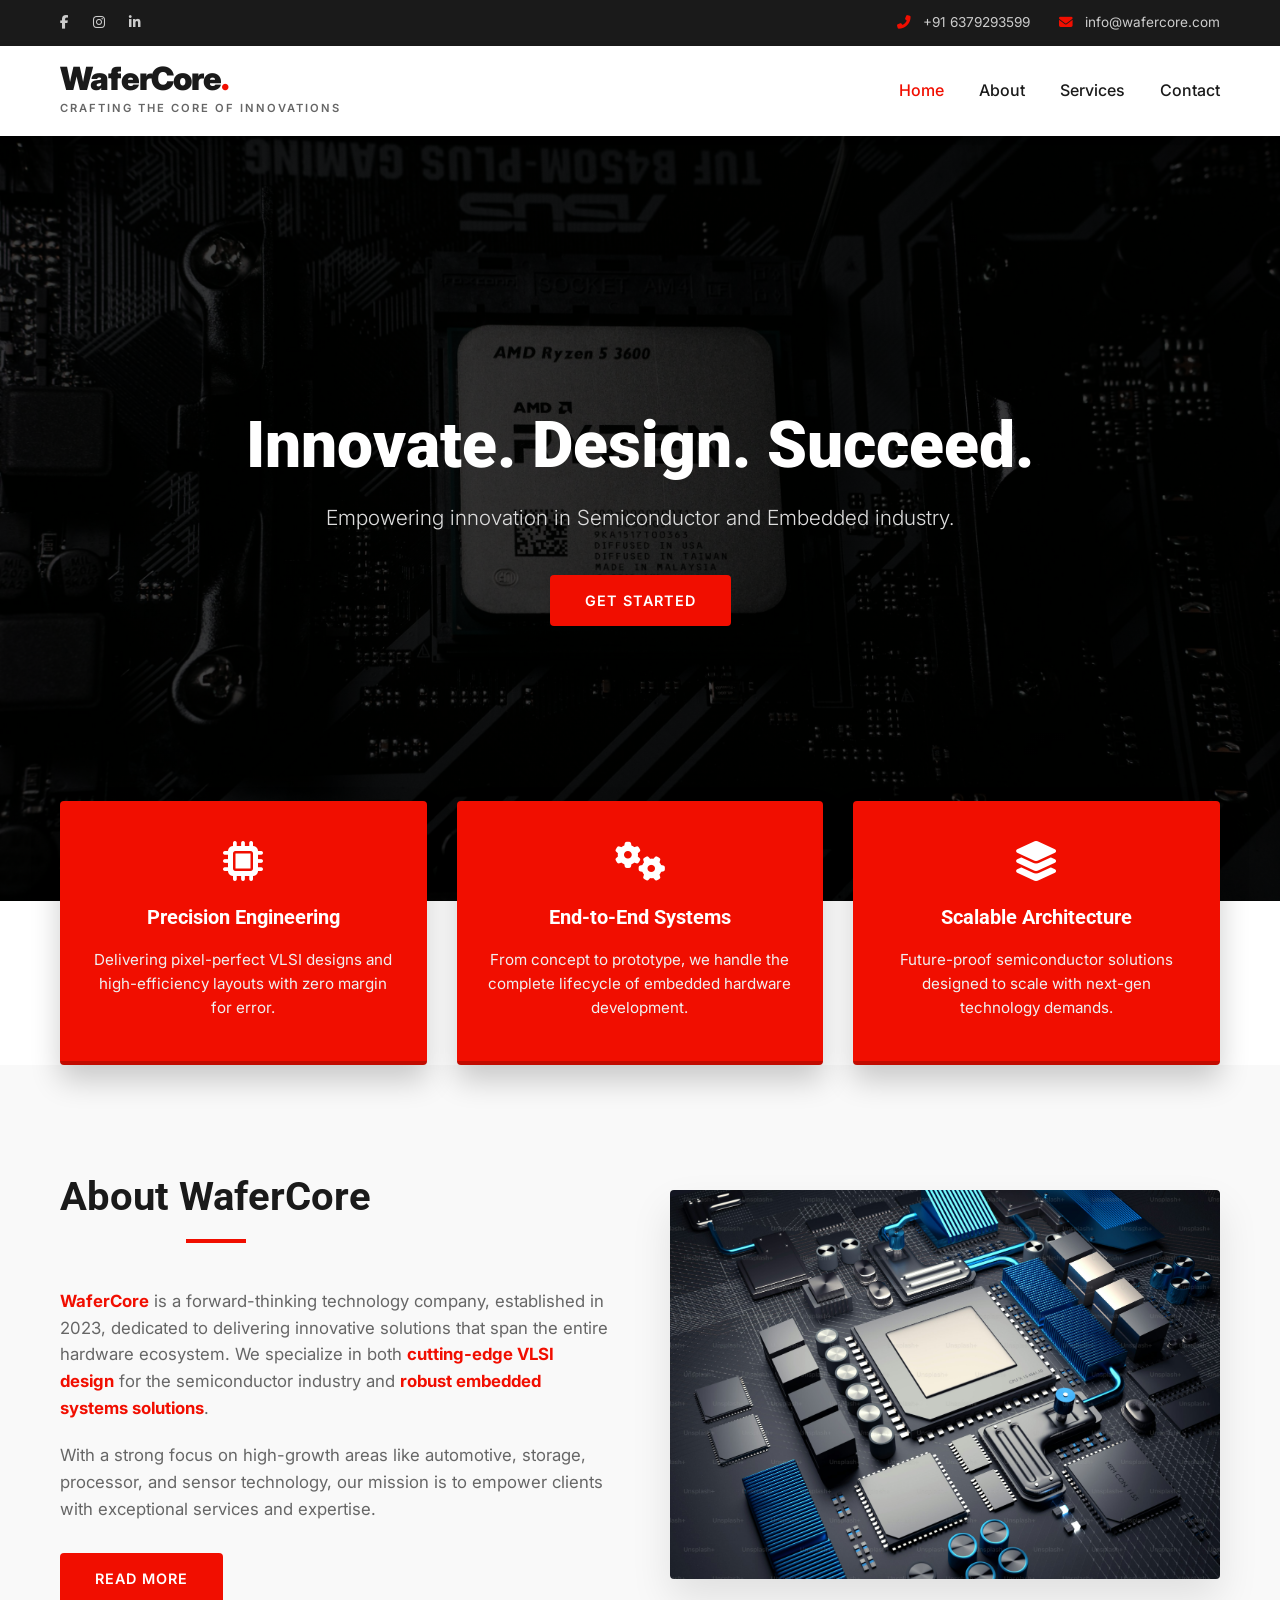
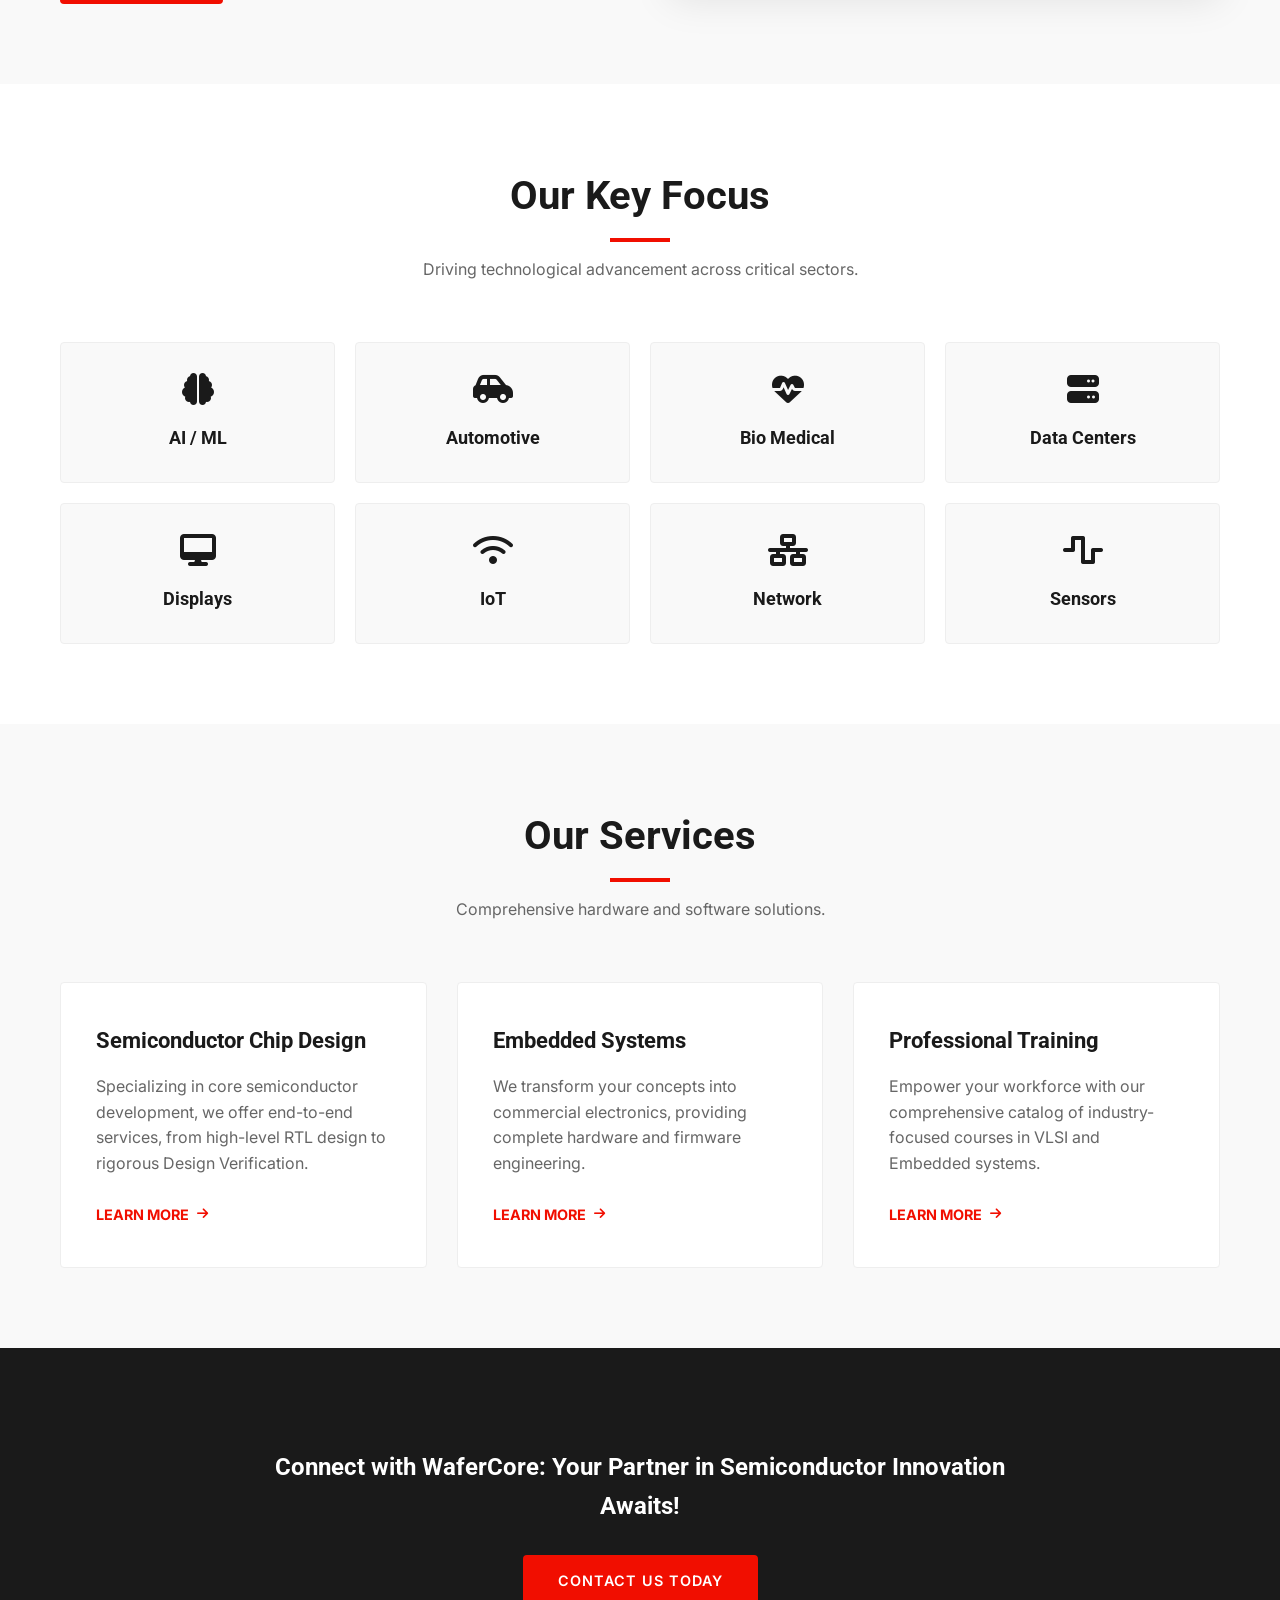
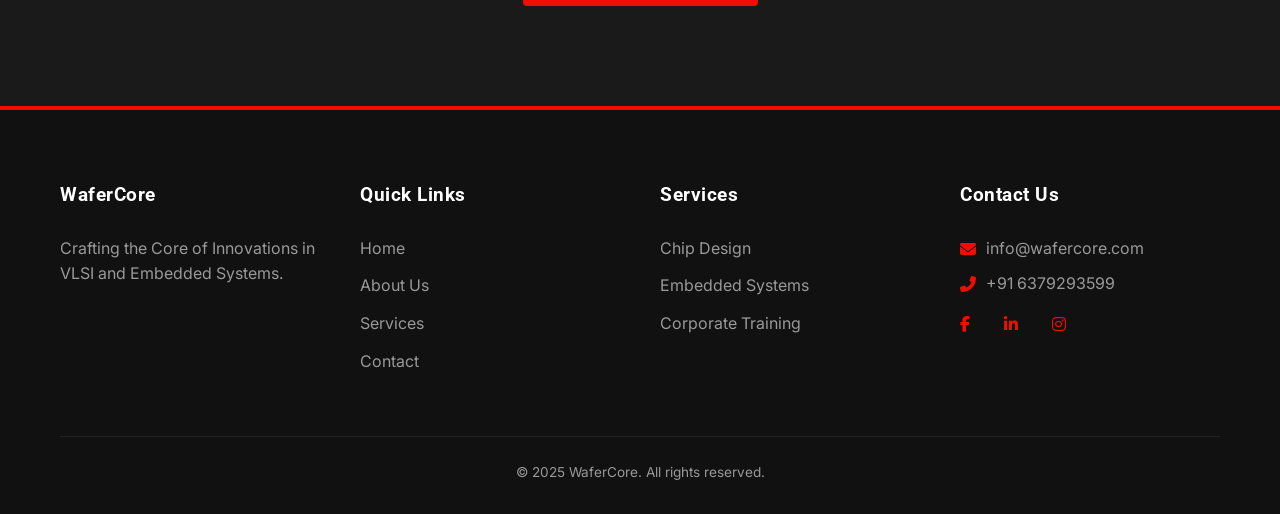
==== index.html @ 2dea57db "Add files via upload" ====
<!DOCTYPE html>
<html lang="en">
<head>
    <meta charset="UTF-8">
    <meta name="viewport" content="width=device-width, initial-scale=1.0">
    <title>WaferCore - Crafting the Core of Innovations</title>
    
    <link rel="stylesheet" href="https://cdnjs.cloudflare.com/ajax/libs/font-awesome/6.4.0/css/all.min.css">
    
    <link href="https://fonts.googleapis.com/css2?family=Inter:wght@300;400;600&family=Roboto:wght@500;700;900&display=swap" rel="stylesheet">

    <style>
        /* --- 1. THEME VARIABLES (Red/Black/White) --- */
        :root {
            --primary-red: #f10e00;
            --primary-black: #1a1a1a;
            --dark-gray: #2b2b2b;
            --text-dark: #333333;
            --text-light: #666666;
            --white: #ffffff;
            --light-bg: #f9f9f9;
            --border-color: #eeeeee;
            --max-width: 1200px;
        }

        /* --- 2. RESET & BASE STYLES --- */
        * { margin: 0; padding: 0; box-sizing: border-box; }
        
        body { 
            font-family: 'Inter', sans-serif; 
            line-height: 1.6; 
            color: var(--text-dark); 
            background-color: var(--white);
        }
        
        h1, h2, h3, h4 { font-family: 'Roboto', sans-serif; font-weight: 700; color: var(--primary-black); }
        a { text-decoration: none; transition: 0.3s; color: inherit; }
        ul { list-style: none; }
        img { max-width: 100%; display: block; }

        /* --- 3. UTILITIES --- */
        .container { max-width: var(--max-width); margin: 0 auto; padding: 0 20px; }
        
        .btn {
            display: inline-block;
            padding: 14px 35px;
            background: var(--primary-red);
            color: var(--white);
            border-radius: 4px;
            font-weight: 600;
            border: none;
            cursor: pointer;
            text-transform: uppercase;
            font-size: 0.9rem;
            letter-spacing: 1px;
        }
        
        .btn:hover { 
            background: var(--primary-black); 
            transform: translateY(-2px); 
            box-shadow: 0 5px 15px rgba(0,0,0,0.1);
        }

        .section-title { text-align: center; margin-bottom: 60px; }
        .section-title h2 { 
            font-size: 2.5rem; 
            margin-bottom: 15px; 
            position: relative;
            display: inline-block;
        }
        .section-title h2::after {
            content: '';
            display: block;
            width: 60px;
            height: 4px;
            background: var(--primary-red);
            margin: 10px auto 0;
        }
        .section-title p { color: var(--text-light); max-width: 600px; margin: 0 auto; }
        
        section { padding: 80px 0; }

        /* --- 4. TOP HEADER --- */
        .top-header { 
            background: var(--primary-black); 
            color: var(--white); 
            padding: 12px 0; 
            font-size: 0.85rem;
        }
        .top-header .container { display: flex; justify-content: space-between; align-items: center; }
        .social-icons a { margin-right: 20px; color: #cccccc; }
        .social-icons a:hover { color: var(--primary-red); }
        .contact-info span { margin-left: 25px; color: #cccccc; }
        .contact-info i { margin-right: 8px; color: var(--primary-red); }

        /* --- 5. NAVIGATION --- */
        .navbar { 
            background: var(--white); 
            box-shadow: 0 2px 10px rgba(0,0,0,0.05); 
            position: sticky; 
            top: 0; 
            z-index: 1000; 
        }
        .navbar .container { display: flex; justify-content: space-between; align-items: center; height: 90px; }
        
        .logo-wrapper { display: flex; flex-direction: column; justify-content: center; }
        .logo { 
            font-size: 2rem; 
            font-weight: 900; 
            color: var(--primary-black); 
            line-height: 1; 
            letter-spacing: -1px;
        }
        .logo span { color: var(--primary-red); }
        .logo-caption { 
            font-size: 0.7rem; 
            color: var(--text-light); 
            font-weight: 600; 
            text-transform: uppercase; 
            letter-spacing: 2px; 
            margin-top: 5px;
        }
        
        .nav-links { display: flex; gap: 35px; }
        .nav-links a { 
            font-weight: 500; 
            font-size: 1rem; 
            color: var(--primary-black); 
            position: relative;
        }
        .nav-links a:hover, .nav-links a.active { color: var(--primary-red); }

        /* --- 6. HERO SECTION --- */
        .hero {
            background: linear-gradient(rgba(0, 0, 0, 0.75), rgba(0, 0, 0, 0.75)), url('images/Background_Hero.jpg');
            background-size: cover;
            background-position: center;
            height: 85vh;
            display: flex;
            align-items: center;
            color: var(--white);
            text-align: center;
            position: relative;
            z-index: 1; /* Lower Z-index than features */
        }
        .hero-content { max-width: 900px; margin: 0 auto; }
        .hero h1 { 
            font-size: 4rem; 
            font-weight: 900; 
            margin-bottom: 20px; 
            color: var(--white); 
            line-height: 1.1;
        }
        .hero p { 
            font-size: 1.3rem; 
            margin-bottom: 40px; 
            color: #dddddd; 
            font-weight: 300;
        }
        .hero .btn { background: var(--primary-red); border: none; }
        .hero .btn:hover { background: var(--white); color: var(--primary-red); }

        /* --- 7. FEATURES OVERVIEW (UPDATED) --- */
        .features { 
            /* Transparent background so we see cards overlap the image/body */
            background: transparent; 
            padding: 0; 
            margin-top: -100px; /* Moves the section UP to overlap Hero */
            position: relative; 
            z-index: 10; /* Ensures it sits ON TOP of hero */
        }
        .feature-grid { display: grid; grid-template-columns: repeat(auto-fit, minmax(300px, 1fr)); gap: 30px; }
        
        .feature-card {
            background: var(--primary-red); /* DEFAULT: Red Background */
            color: var(--white);            /* DEFAULT: White Text */
            padding: 40px 30px;
            border-radius: 4px;
            box-shadow: 0 15px 30px rgba(0,0,0,0.2);
            text-align: center;
            transition: all 0.3s ease;
            border-bottom: 4px solid rgba(0,0,0,0.2);
        }

        /* Default Icon/Header styling */
        .feature-card i { font-size: 2.5rem; color: var(--white); margin-bottom: 20px; transition: 0.3s; }
        .feature-card h3 { font-size: 1.25rem; margin-bottom: 15px; color: var(--white); transition: 0.3s; }
        .feature-card p { font-size: 0.95rem; color: #f0f0f0; transition: 0.3s; }

        /* HOVER EFFECTS */
        .feature-card:hover { 
            background: var(--white);         /* HOVER: White Background */
            transform: translateY(-10px);
            border-bottom: 4px solid var(--primary-red);
        }
        .feature-card:hover h3 { color: var(--primary-black); } /* HOVER: Black Text */
        .feature-card:hover p { color: var(--text-light); }     /* HOVER: Gray Text */
        .feature-card:hover i { color: var(--primary-red); }    /* HOVER: Red Icon */

        /* --- 8. ABOUT SECTION --- */
        .about { background: var(--light-bg); padding-top: 100px; /* Extra padding to account for overlap space */ }
        .about-grid { display: grid; grid-template-columns: 1fr 1fr; gap: 60px; align-items: center; }
        .about-img img { 
            width: 100%; 
            border-radius: 4px; 
            box-shadow: 0 20px 40px rgba(0,0,0,0.1); 
        }
        .about-text h2 { font-size: 2.5rem; margin-bottom: 25px; }
        .about-text p { margin-bottom: 20px; color: var(--text-light); font-size: 1.05rem; }
        .about-text strong { color: var(--primary-red); }

        /* --- 9. KEY FOCUS --- */
        .key-focus { background: var(--white); }
        .focus-grid { display: grid; grid-template-columns: repeat(4, 1fr); gap: 20px; }
        .focus-item {
            background: var(--light-bg);
            padding: 30px 20px;
            text-align: center;
            border-radius: 4px;
            border: 1px solid var(--border-color);
            transition: 0.3s;
        }
        .focus-item:hover { 
            background: var(--primary-red); 
            border-color: var(--primary-red);
            transform: translateY(-5px); 
        }
        .focus-item h4 { font-size: 1.1rem; margin-top: 15px; transition: 0.3s; }
        .focus-item i { font-size: 2rem; color: var(--primary-black); transition: 0.3s; }
        .focus-item:hover h4, .focus-item:hover i { color: var(--white); }

        /* --- 10. SERVICES --- */
        .services { background: var(--light-bg); }
        .service-grid { display: grid; grid-template-columns: repeat(auto-fit, minmax(300px, 1fr)); gap: 30px; }
        .service-card {
            background: var(--white);
            padding: 40px 35px;
            border-radius: 4px;
            border: 1px solid var(--border-color);
            transition: 0.3s;
            position: relative;
        }
        .service-card:hover { 
            border-top: 3px solid var(--primary-red); 
            box-shadow: 0 15px 30px rgba(0,0,0,0.05);
            transform: translateY(-5px);
        }
        .service-card h3 { font-size: 1.4rem; margin-bottom: 15px; }
        .service-card p { margin-bottom: 25px; color: var(--text-light); }
        .service-link { 
            color: var(--primary-red); 
            font-weight: 700; 
            font-size: 0.9rem; 
            text-transform: uppercase; 
            display: inline-flex; 
            align-items: center; 
        }
        .service-link i { margin-left: 8px; font-size: 0.8rem; transition: 0.3s; }
        .service-link:hover i { margin-left: 12px; }

        /* --- 11. CTA SECTION --- */
        .cta-section { 
            background: var(--primary-black); 
            color: var(--white); 
            text-align: center; 
            padding: 100px 0; 
        }
        .cta-section h2 { color: var(--white); margin-bottom: 30px; max-width: 800px; margin-left: auto; margin-right: auto; }
        .cta-section .btn { background: var(--primary-red); }
        .cta-section .btn:hover { background: var(--white); color: var(--primary-red); }

        /* --- 12. FOOTER --- */
        footer { 
            background: #111111; 
            color: #999; 
            padding: 70px 0 30px; 
            border-top: 4px solid var(--primary-red); 
        }
        .footer-grid { display: grid; grid-template-columns: repeat(auto-fit, minmax(250px, 1fr)); gap: 40px; margin-bottom: 50px; }
        .footer-col h4 { color: var(--white); margin-bottom: 25px; font-size: 1.2rem; letter-spacing: 0.5px; }
        .footer-col ul li { margin-bottom: 12px; }
        .footer-col ul li a { transition: 0.3s; }
        .footer-col ul li a:hover { color: var(--primary-red); padding-left: 5px; }
        .footer-contact p { margin-bottom: 10px; display: flex; align-items: center; }
        .footer-contact i { margin-right: 10px; color: var(--primary-red); }
        .copyright { 
            text-align: center; 
            border-top: 1px solid #222; 
            padding-top: 25px; 
            font-size: 0.85rem; 
        }

        /* --- MOBILE RESPONSIVE --- */
        @media (max-width: 768px) {
            .top-header { display: none; }
            .nav-links { display: none; } 
            .hero h1 { font-size: 2.8rem; }
            .features { margin-top: 0; padding: 40px 0; background: var(--white); } /* No overlap on mobile */
            .feature-card { margin-bottom: 20px; }
            .about { padding-top: 60px; }
            .about-grid { grid-template-columns: 1fr; }
            .focus-grid { grid-template-columns: repeat(2, 1fr); }
        }
    </style>
</head>
<body>

    <div class="top-header">
        <div class="container">
            <div class="social-icons">
                <a href="#"><i class="fab fa-facebook-f"></i></a>
                <a href="#"><i class="fab fa-instagram"></i></a>
                <a href="#"><i class="fab fa-linkedin-in"></i></a>
            </div>
            <div class="contact-info">
                <span><i class="fas fa-phone-alt"></i> +91 6379293599</span>
                <span><i class="fas fa-envelope"></i> info@wafercore.com</span>
            </div>
        </div>
    </div>

    <nav class="navbar">
        <div class="container">
            <div class="logo-wrapper">
                <a href="index.html" class="logo">WaferCore<span>.</span></a>
                <span class="logo-caption">Crafting the Core of Innovations</span>
            </div>
            <div class="nav-links">
                <a href="index.html" class="active">Home</a>
                <a href="#about">About</a>
                <a href="#services">Services</a>
                <a href="#contact">Contact</a>
            </div>
        </div>
    </nav>

    <section class="hero">
        <div class="container hero-content">
            <h1>Innovate. Design. Succeed.</h1>
            <p>Empowering innovation in Semiconductor and Embedded industry.</p>
            <a href="#contact" class="btn">Get Started</a>
        </div>
    </section>

    <div class="features">
        <div class="container">
            <div class="feature-grid">
                <div class="feature-card">
                    <i class="fas fa-microchip"></i>
                    <h3>Precision Engineering</h3>
                    <p>Delivering pixel-perfect VLSI designs and high-efficiency layouts with zero margin for error.</p>
                </div>
                <div class="feature-card">
                    <i class="fas fa-cogs"></i>
                    <h3>End-to-End Systems</h3>
                    <p>From concept to prototype, we handle the complete lifecycle of embedded hardware development.</p>
                </div>
                <div class="feature-card">
                    <i class="fas fa-layer-group"></i>
                    <h3>Scalable Architecture</h3>
                    <p>Future-proof semiconductor solutions designed to scale with next-gen technology demands.</p>
                </div>
            </div>
        </div>
    </div>

    <section id="about" class="about">
        <div class="container about-grid">
            <div class="about-text">
                <div class="section-title" style="text-align: left; margin-bottom: 20px;">
                    <h2>About WaferCore</h2>
                </div>
                <p><strong>WaferCore</strong> is a forward-thinking technology company, established in 2023, dedicated to delivering innovative solutions that span the entire hardware ecosystem. We specialize in both <strong>cutting-edge VLSI design</strong> for the semiconductor industry and <strong>robust embedded systems solutions</strong>.</p>
                <p>With a strong focus on high-growth areas like automotive, storage, processor, and sensor technology, our mission is to empower clients with exceptional services and expertise.</p>
                <a href="#" class="btn" style="margin-top: 10px;">Read More</a>
            </div>
            <div class="about-img">
                <img src="images/image2.jpg" alt="WaferCore Technology">
            </div>
        </div>
    </section>

    <section class="key-focus">
        <div class="container">
            <div class="section-title">
                <h2>Our Key Focus</h2>
                <p>Driving technological advancement across critical sectors.</p>
            </div>
            <div class="focus-grid">
                <div class="focus-item">
                    <i class="fas fa-brain"></i>
                    <h4>AI / ML</h4>
                </div>
                <div class="focus-item">
                    <i class="fas fa-car-side"></i>
                    <h4>Automotive</h4>
                </div>
                <div class="focus-item">
                    <i class="fas fa-heartbeat"></i>
                    <h4>Bio Medical</h4>
                </div>
                <div class="focus-item">
                    <i class="fas fa-server"></i>
                    <h4>Data Centers</h4>
                </div>
                <div class="focus-item">
                    <i class="fas fa-desktop"></i>
                    <h4>Displays</h4>
                </div>
                <div class="focus-item">
                    <i class="fas fa-wifi"></i>
                    <h4>IoT</h4>
                </div>
                <div class="focus-item">
                    <i class="fas fa-network-wired"></i>
                    <h4>Network</h4>
                </div>
                <div class="focus-item">
                    <i class="fas fa-wave-square"></i>
                    <h4>Sensors</h4>
                </div>
            </div>
        </div>
    </section>

    <section id="services" class="services">
        <div class="container">
            <div class="section-title">
                <h2>Our Services</h2>
                <p>Comprehensive hardware and software solutions.</p>
            </div>
            <div class="service-grid">
                <div class="service-card">
                    <h3>Semiconductor Chip Design</h3>
                    <p>Specializing in core semiconductor development, we offer end-to-end services, from high-level RTL design to rigorous Design Verification.</p>
                    <a href="#" class="service-link">Learn More <i class="fas fa-arrow-right"></i></a>
                </div>
                <div class="service-card">
                    <h3>Embedded Systems</h3>
                    <p>We transform your concepts into commercial electronics, providing complete hardware and firmware engineering.</p>
                    <a href="#" class="service-link">Learn More <i class="fas fa-arrow-right"></i></a>
                </div>
                <div class="service-card">
                    <h3>Professional Training</h3>
                    <p>Empower your workforce with our comprehensive catalog of industry-focused courses in VLSI and Embedded systems.</p>
                    <a href="#" class="service-link">Learn More <i class="fas fa-arrow-right"></i></a>
                </div>
            </div>
        </div>
    </section>

    <section id="contact" class="cta-section">
        <div class="container">
            <h2>Connect with WaferCore: Your Partner in Semiconductor Innovation Awaits!</h2>
            <a href="#" class="btn">Contact Us Today</a>
        </div>
    </section>

    <footer>
        <div class="container">
            <div class="footer-grid">
                <div class="footer-col">
                    <h4>WaferCore</h4>
                    <p>Crafting the Core of Innovations in VLSI and Embedded Systems.</p>
                </div>
                <div class="footer-col">
                    <h4>Quick Links</h4>
                    <ul>
                        <li><a href="#">Home</a></li>
                        <li><a href="#about">About Us</a></li>
                        <li><a href="#services">Services</a></li>
                        <li><a href="#contact">Contact</a></li>
                    </ul>
                </div>
                <div class="footer-col">
                    <h4>Services</h4>
                    <ul>
                        <li><a href="#">Chip Design</a></li>
                        <li><a href="#">Embedded Systems</a></li>
                        <li><a href="#">Corporate Training</a></li>
                    </ul>
                </div>
                <div class="footer-col footer-contact">
                    <h4>Contact Us</h4>
                    <p><i class="fas fa-envelope"></i> info@wafercore.com</p>
                    <p><i class="fas fa-phone-alt"></i> +91 6379293599</p>
                    <div class="social-icons" style="margin-top: 15px;">
                        <a href="#"><i class="fab fa-facebook-f"></i></a>
                        <a href="#"><i class="fab fa-linkedin-in"></i></a>
                        <a href="#"><i class="fab fa-instagram"></i></a>
                    </div>
                </div>
            </div>
            <div class="copyright">
                <p>&copy; 2025 WaferCore. All rights reserved.</p>
            </div>
        </div>
    </footer>

</body>
</html>
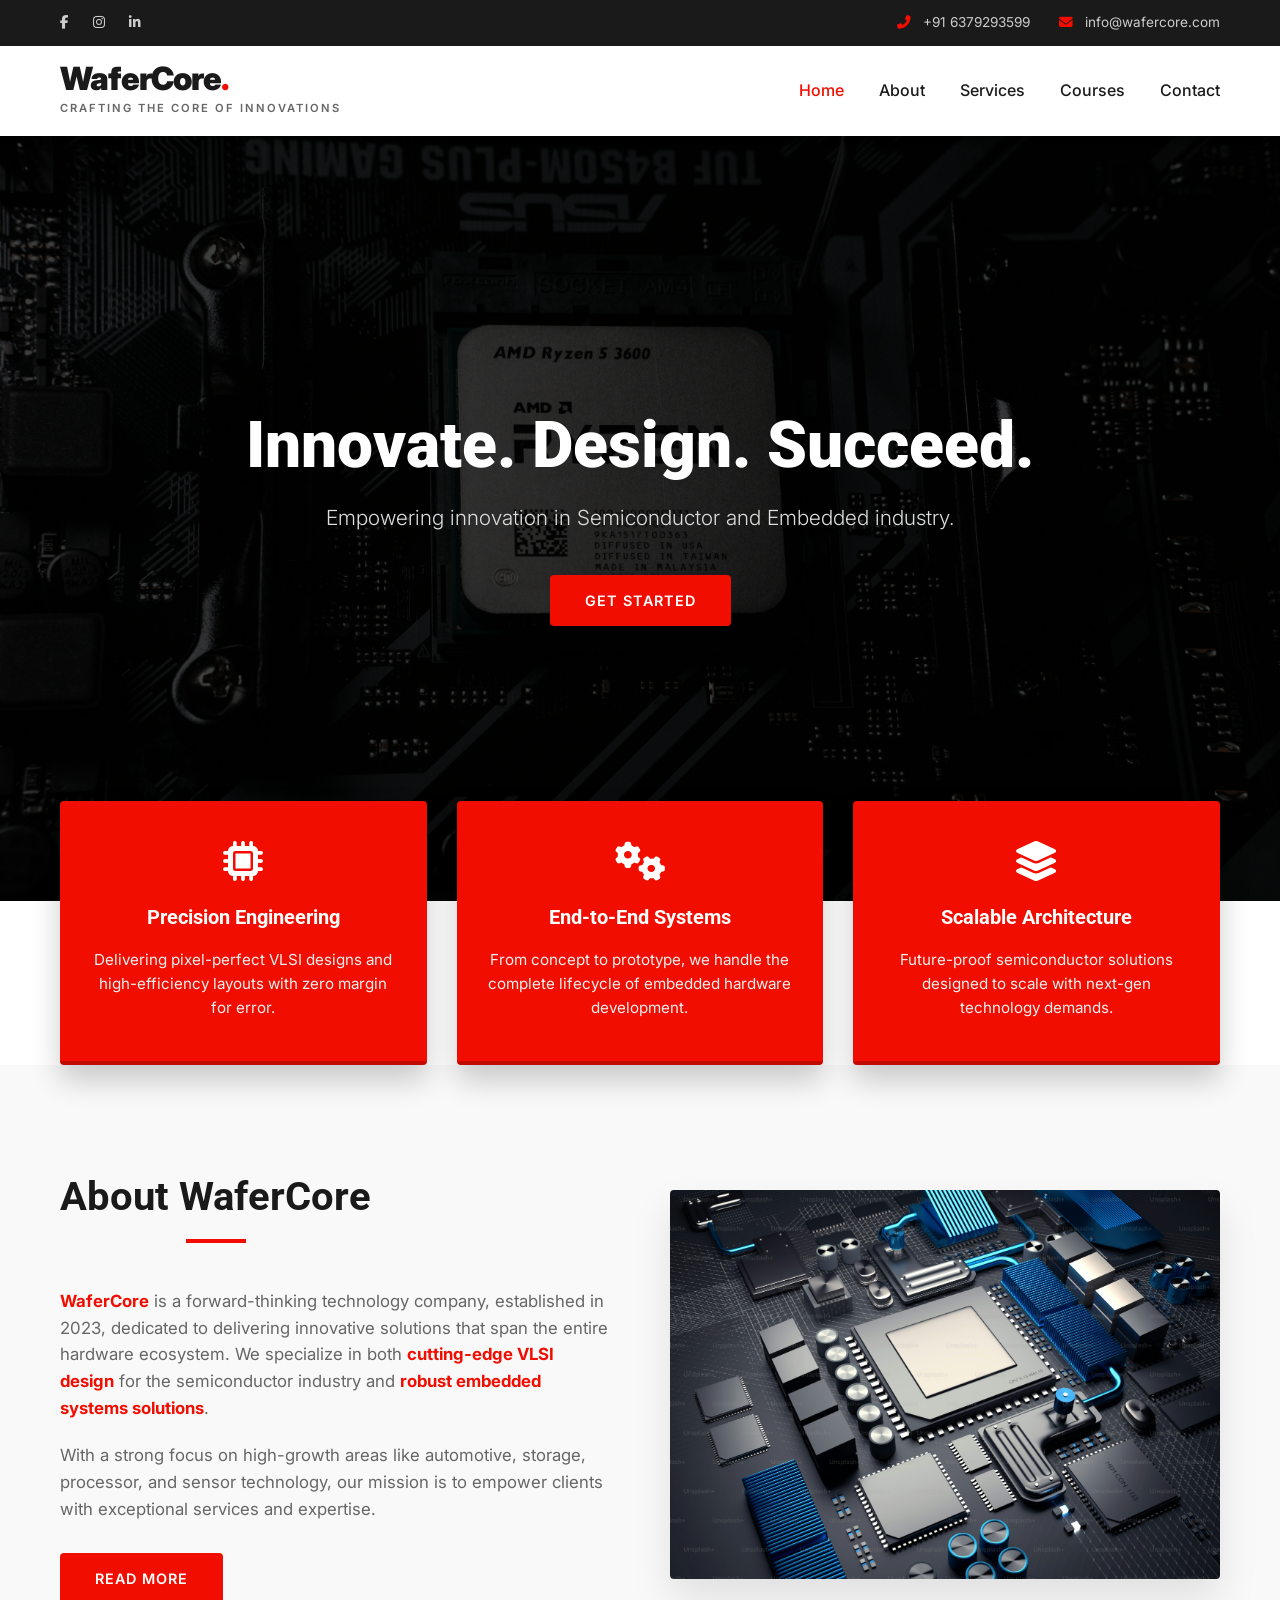
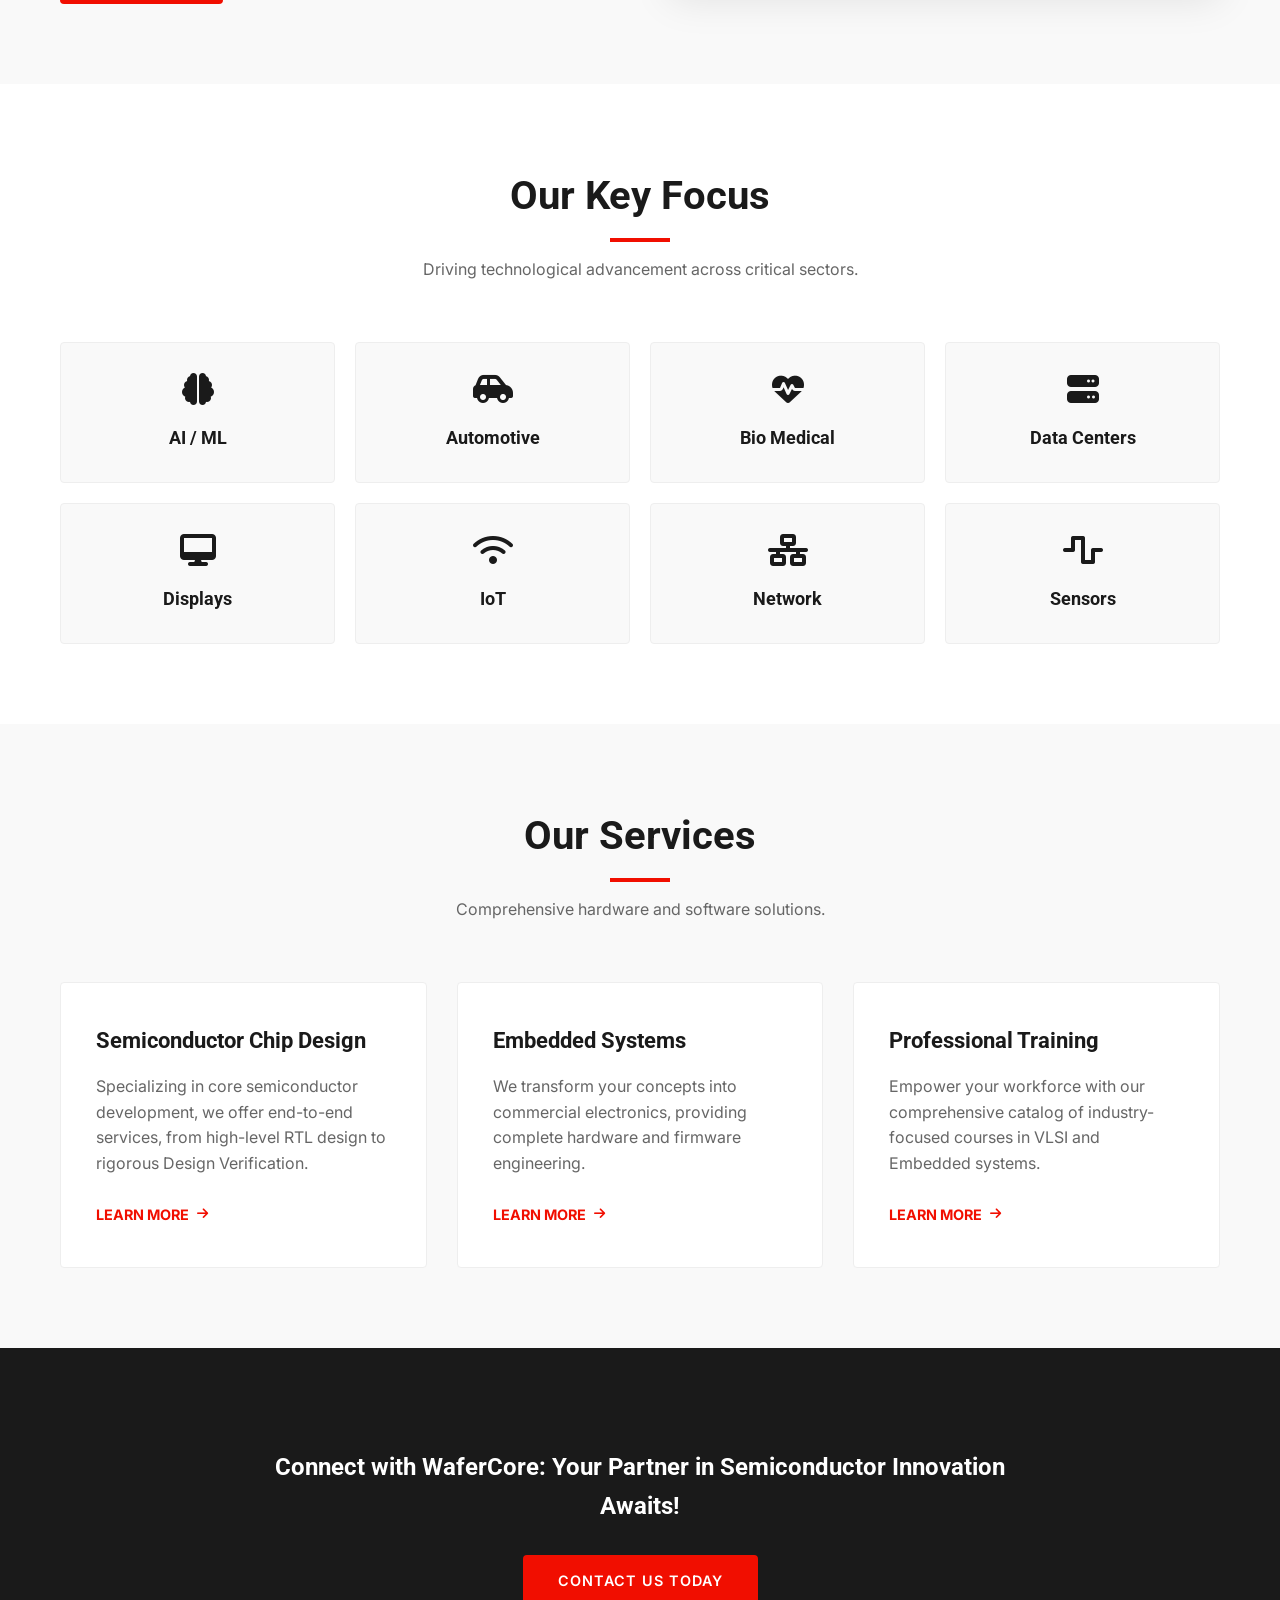
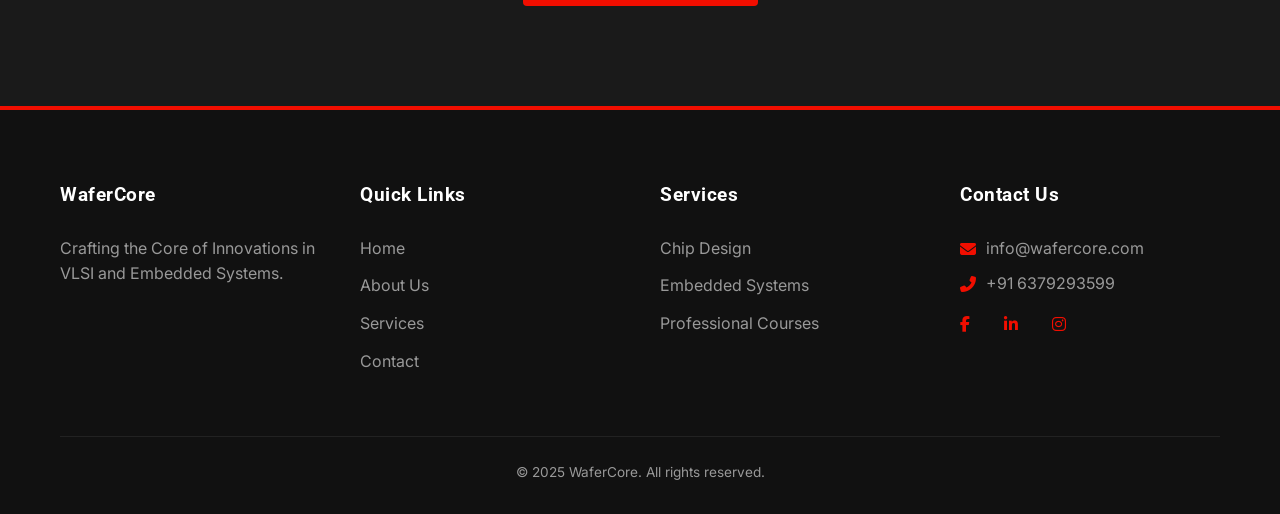
==== commit bed70522: "Add professional course catalog and YOUPI checkout Publish VLSI, embedded, and robotics course pages" ====
--- a/index.html
+++ b/index.html
@@ -327,9 +327,10 @@
             </div>
             <div class="nav-links">
                 <a href="index.html" class="active">Home</a>
-                <a href="#about">About</a>
+                <a href="about-us.html">About</a>
                 <a href="#services">Services</a>
-                <a href="#contact">Contact</a>
+                <a href="courses.html">Courses</a>
+                <a href="contact-us.html">Contact</a>
             </div>
         </div>
     </nav>
@@ -443,7 +444,7 @@
                 <div class="service-card">
                     <h3>Professional Training</h3>
                     <p>Empower your workforce with our comprehensive catalog of industry-focused courses in VLSI and Embedded systems.</p>
-                    <a href="#" class="service-link">Learn More <i class="fas fa-arrow-right"></i></a>
+                    <a href="courses.html" class="service-link">Learn More <i class="fas fa-arrow-right"></i></a>
                 </div>
             </div>
         </div>
@@ -477,7 +478,7 @@
                     <ul>
                         <li><a href="#">Chip Design</a></li>
                         <li><a href="#">Embedded Systems</a></li>
-                        <li><a href="#">Corporate Training</a></li>
+                        <li><a href="courses.html">Professional Courses</a></li>
                     </ul>
                 </div>
                 <div class="footer-col footer-contact">
